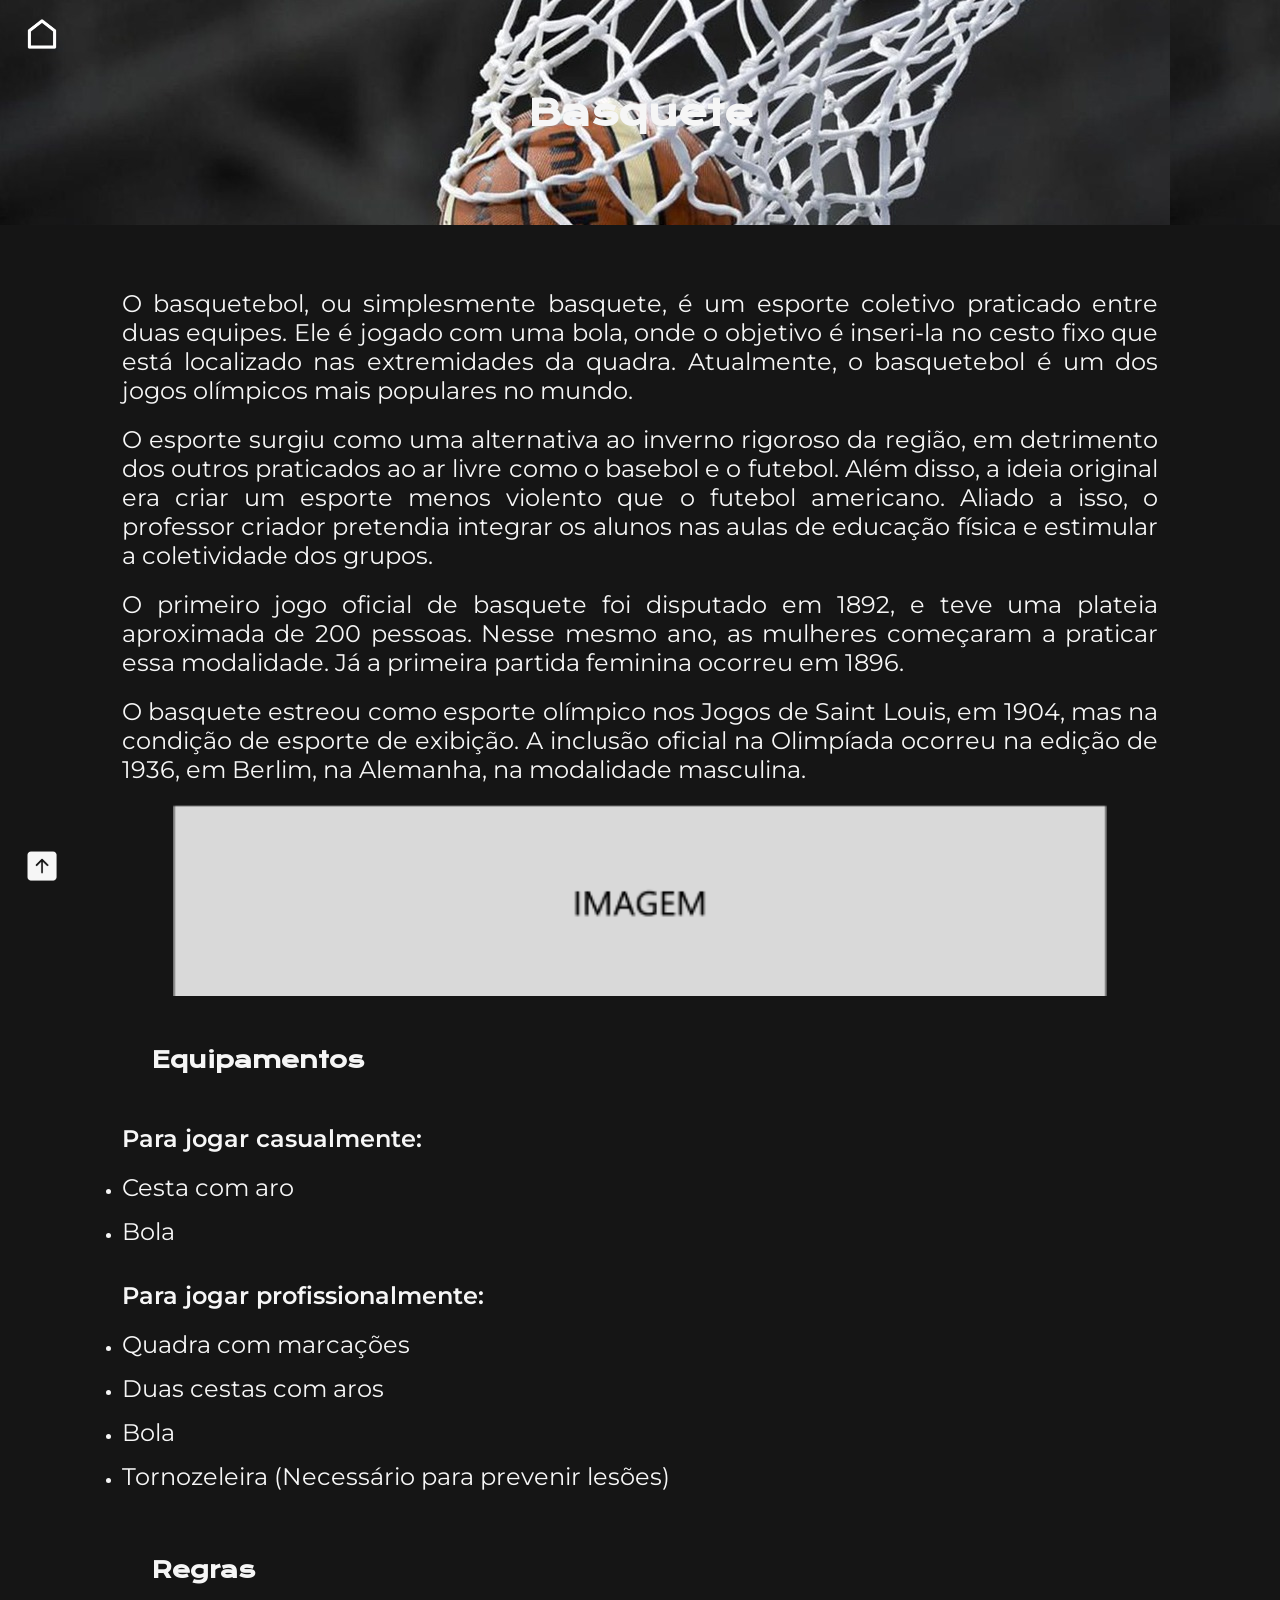
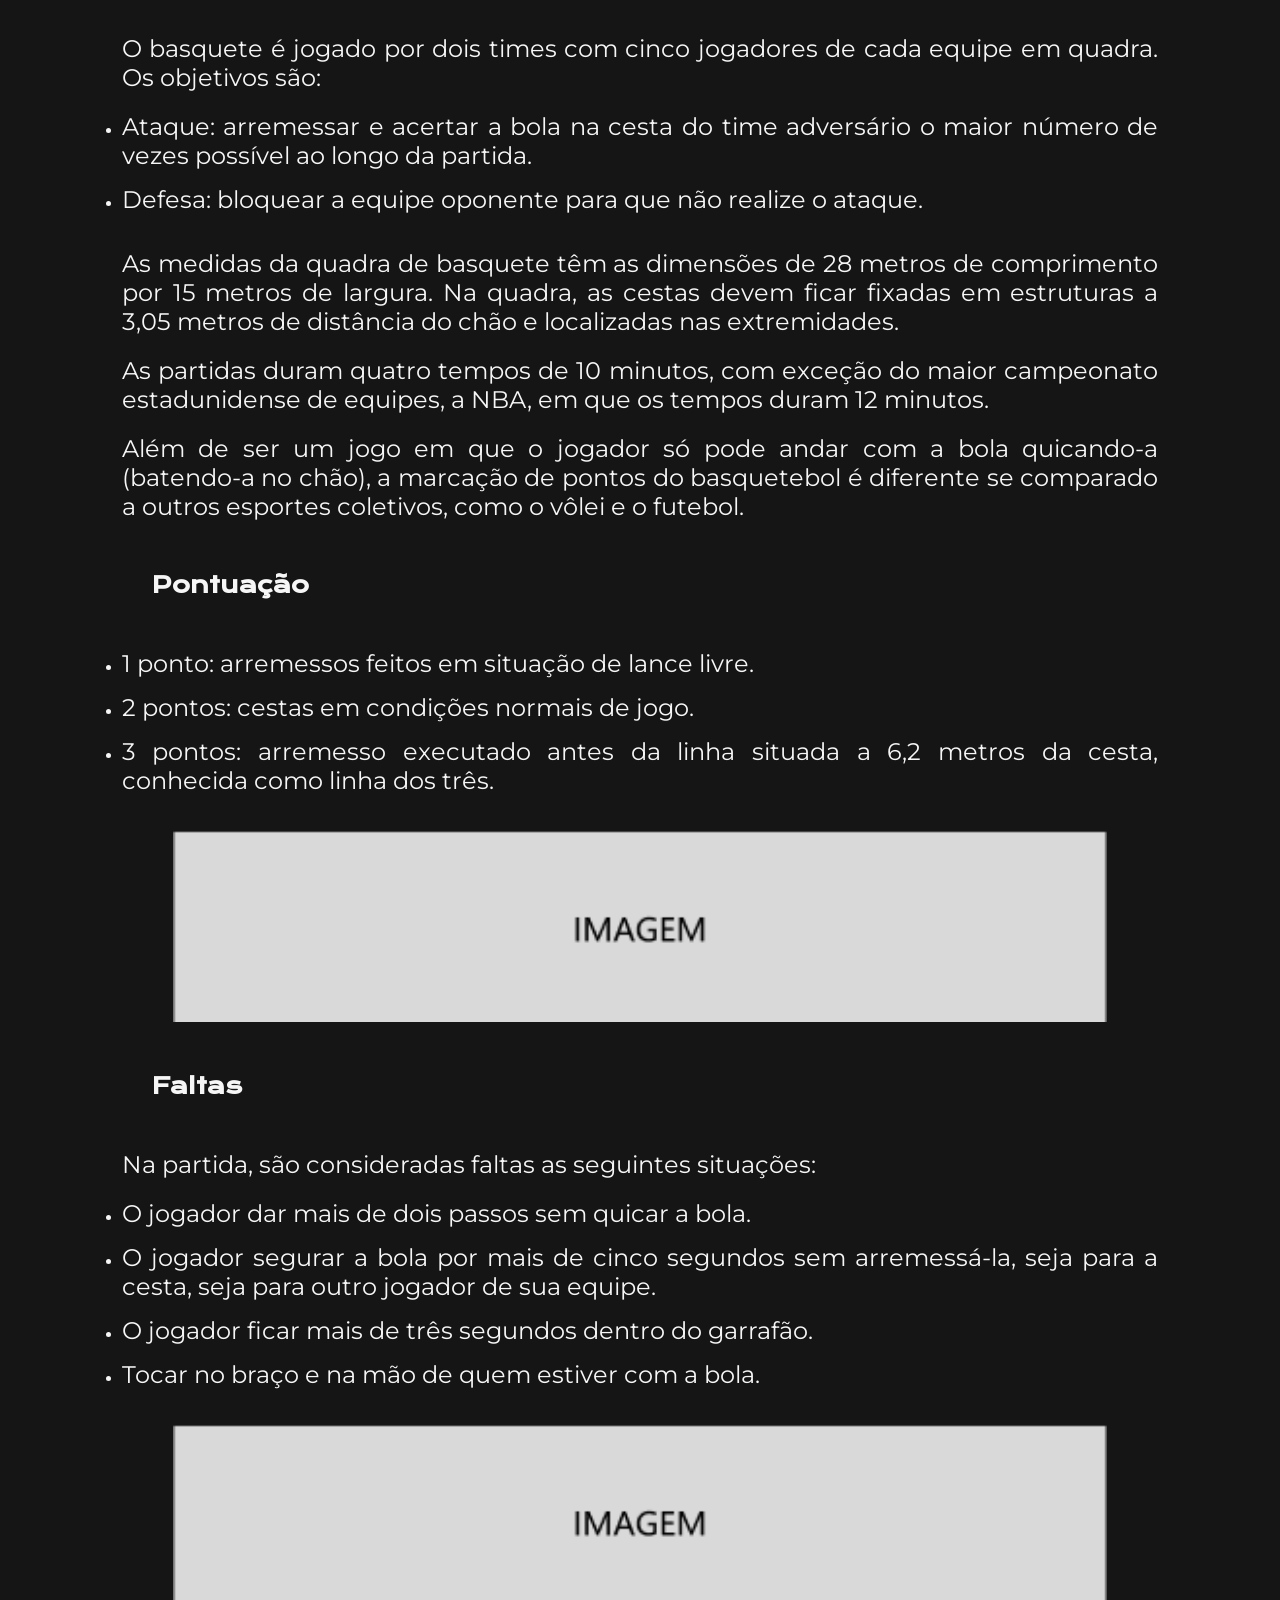
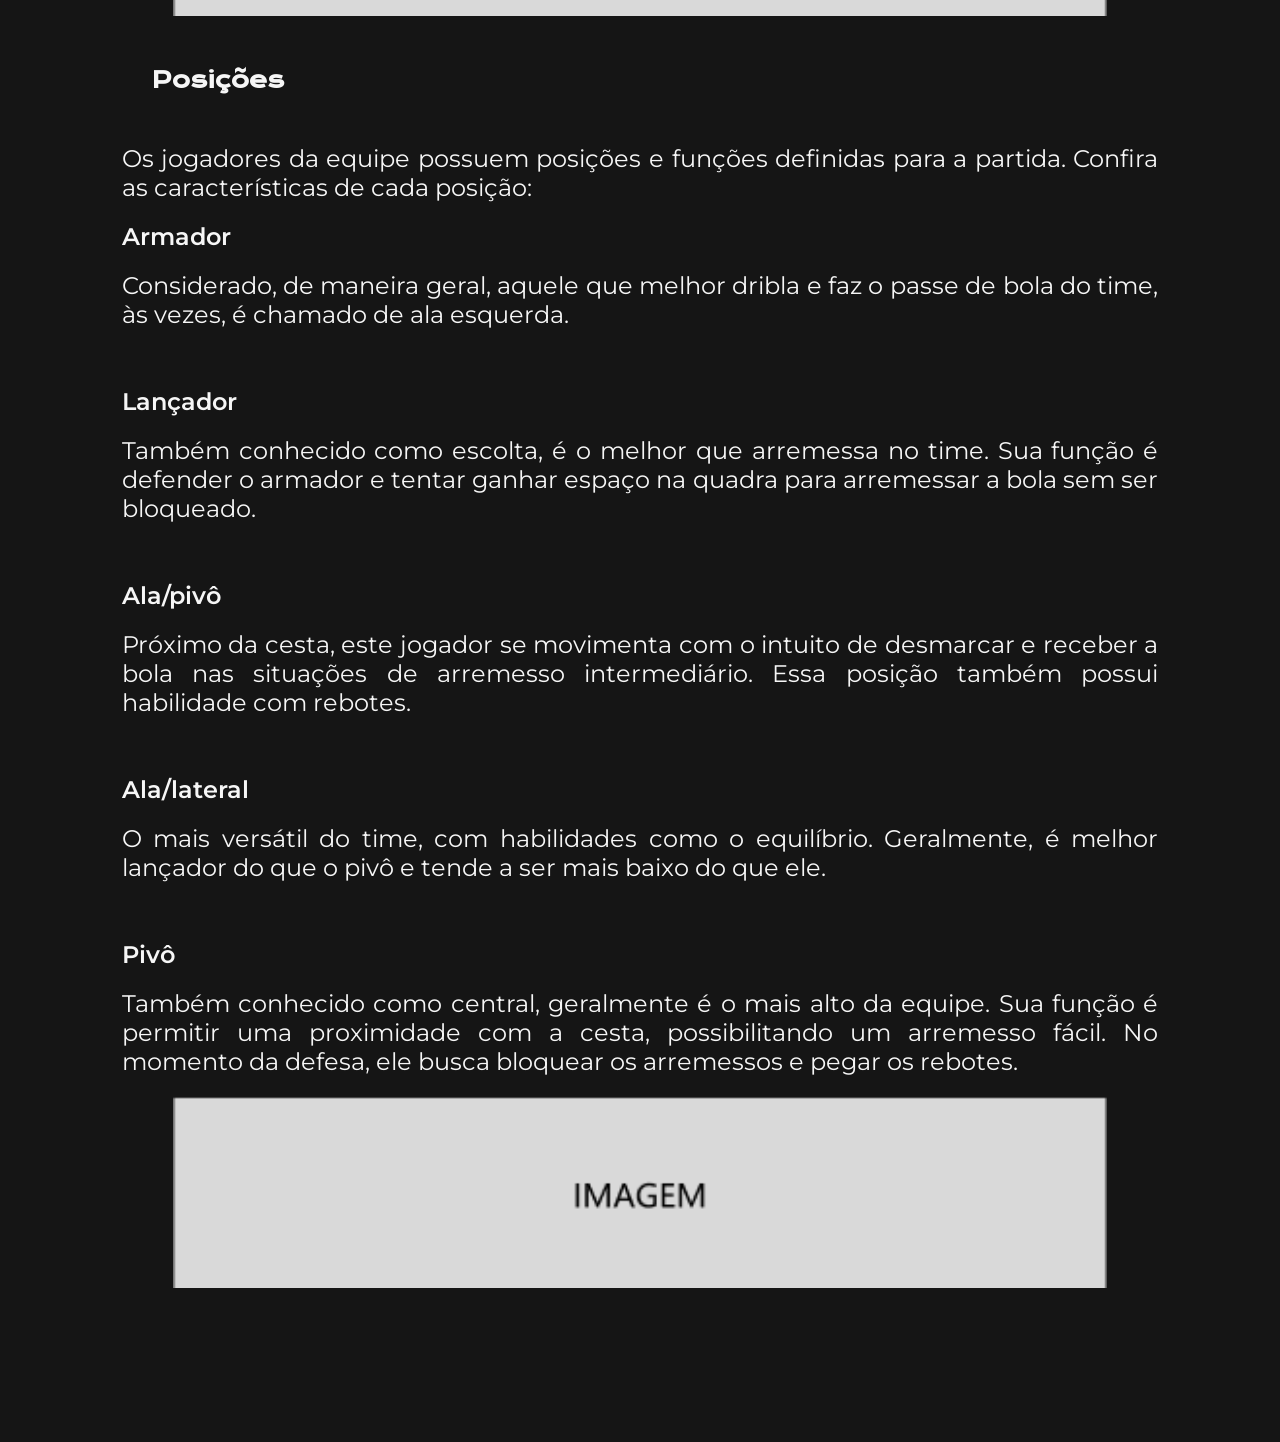
==== html/basquete.html @ 72bf16f4 "projeto" ====
<!DOCTYPE html>
<html lang="pt-BR">
<head>
    <meta charset="UTF-8">
    <meta http-equiv="X-UA-Compatible" content="IE=edge">
    <meta name="viewport" content="width=device-width, initial-scale=1.0">
    <title>Basquete</title>
    <link rel="stylesheet" href="/styles/style.css">
</head>
<body>

<header id="topo" class="cabecalho" style="background-image: url(/assets/imagens_cabecalhos/cabecalho_basquete.jpeg);">
        <a href="/html/menu.html"><img class="botao__cabecalho" src="/assets/home.png" alt=""></a>
        <h1 class="apresentacao__conteudo__titulo">Basquete</h1> 

</header>
 
<main class="apresentacao">
    <section class="apresentacao__conteudo">

        <p class="apresentacao__conteudo__texto">O basquetebol, ou simplesmente basquete, é um esporte coletivo praticado entre duas equipes. Ele é jogado com uma bola, onde o objetivo é inseri-la no cesto fixo que está localizado nas extremidades da quadra. Atualmente, o basquetebol é um dos jogos olímpicos mais populares no mundo.</p> 

        <p class="apresentacao__conteudo__texto">O esporte surgiu como uma alternativa ao inverno rigoroso da região, em detrimento dos outros praticados ao ar livre como o basebol e o futebol. Além disso, a ideia original era criar um esporte menos violento que o futebol americano. Aliado a isso, o professor criador pretendia integrar os alunos nas aulas de educação física e estimular a coletividade dos grupos.</p>

        <p class="apresentacao__conteudo__texto">O primeiro jogo oficial de basquete foi disputado em 1892, e teve uma plateia aproximada de 200 pessoas. Nesse mesmo ano, as mulheres começaram a praticar essa modalidade. Já a primeira partida feminina ocorreu em 1896.</p>

        <p class="apresentacao__conteudo__texto">O basquete estreou como esporte olímpico nos Jogos de Saint Louis, em 1904, mas na condição de esporte de exibição. A inclusão oficial na Olimpíada ocorreu na edição de 1936, em Berlim, na Alemanha, na modalidade masculina.</p>

        <img class="imagens" src="/assets/imagem__placeholder.png" alt="">
 

        <h3 class="sub__subtitulo">Equipamentos</h3> 

        <p class="apresentacao__conteudo__texto"><strong class="destaque__texto">Para jogar casualmente:</strong></p>  

        <ul><li><p class="apresentacao__conteudo__texto">Cesta com aro</p></li> 
            <li><p class="apresentacao__conteudo__texto">Bola</p></li> 
        </ul>

        <p class="apresentacao__conteudo__texto"><strong class="destaque__texto">Para jogar profissionalmente:</strong></p>  

        <ul><li><p class="apresentacao__conteudo__texto">Quadra com marcações</p></li> 
            <li><p class="apresentacao__conteudo__texto">Duas cestas com aros</p></li> 
            <li><p class="apresentacao__conteudo__texto">Bola</p></li>
            <li><p class="apresentacao__conteudo__texto">Tornozeleira (Necessário para prevenir lesões)</p></li>
        </ul>


        <h3 class="sub__subtitulo">Regras</h3> 

        <p class="apresentacao__conteudo__texto">O basquete é jogado por dois times com cinco jogadores de cada equipe em quadra. Os objetivos são:</p>  

        <ul>
            <li><p class="apresentacao__conteudo__texto">Ataque: arremessar e acertar a bola na cesta do time adversário o maior número de vezes possível ao longo da partida.</p></li> 
            <li><p class="apresentacao__conteudo__texto">Defesa: bloquear a equipe oponente para que não realize o ataque.</p></li> 
        </ul>

        <p class="apresentacao__conteudo__texto">As medidas da quadra de basquete têm as dimensões de 28 metros de comprimento por 15 metros de largura. Na quadra, as cestas devem ficar fixadas em estruturas a 3,05 metros de distância do chão e localizadas nas extremidades.</p>

        <p class="apresentacao__conteudo__texto">As partidas duram quatro tempos de 10 minutos, com exceção do maior campeonato estadunidense de equipes, a NBA, em que os tempos duram 12 minutos.</p>

        <p class="apresentacao__conteudo__texto">Além de ser um jogo em que o jogador só pode andar com a bola quicando-a (batendo-a no chão), a marcação de pontos do basquetebol é diferente se comparado a outros esportes coletivos, como o vôlei e o futebol.</p>


        <h3 class="sub__subtitulo">Pontuação</h3> 

        <ul>
            <li><p class="apresentacao__conteudo__texto">1 ponto: arremessos feitos em situação de lance livre.</p></li> 
            <li><p class="apresentacao__conteudo__texto">2 pontos: cestas em condições normais de jogo.</p></li> 
            <li><p class="apresentacao__conteudo__texto">3 pontos: arremesso executado antes da linha situada a 6,2 metros da cesta, conhecida como linha dos três.</p></li> 
        </ul>

            
        <!-- foto linha de tres -->
        <img class="imagens" src="/assets/imagem__placeholder.png" alt="">


        <h3 class="sub__subtitulo">Faltas</h3> 

        <p class="apresentacao__conteudo__texto">Na partida, são consideradas faltas as seguintes situações:</p>

        <ul>
            <li><p class="apresentacao__conteudo__texto">O jogador dar mais de dois passos sem quicar a bola.</p></li> 
            <li><p class="apresentacao__conteudo__texto">O jogador segurar a bola por mais de cinco segundos sem arremessá-la, seja para a cesta, seja para outro jogador de sua equipe.</p></li> 
            <li><p class="apresentacao__conteudo__texto">O jogador ficar mais de três segundos dentro do garrafão.</p></li> 
            <li><p class="apresentacao__conteudo__texto">Tocar no braço e na mão de quem estiver com a bola.</p></li> 
        </ul>

        <img class="imagens" src="/assets/imagem__placeholder.png" alt="">

                

        <h3 class="sub__subtitulo">Posições</h3>

        <p class="apresentacao__conteudo__texto">Os jogadores da equipe possuem posições e funções definidas para a partida. Confira as características de cada posição:</p>

        <p class="apresentacao__conteudo__texto"><strong class="destaque__texto">Armador</strong></p>

        <p class="apresentacao__conteudo__texto">Considerado, de maneira geral, aquele que melhor dribla e faz o passe de bola do time, às vezes, é chamado de ala esquerda.</p>

        <br>

        <p class="apresentacao__conteudo__texto"><strong class="destaque__texto">Lançador</strong></p>

        <p class="apresentacao__conteudo__texto">Também conhecido como escolta, é o melhor que arremessa no time. Sua função é defender o armador e tentar ganhar espaço na quadra para arremessar a bola sem ser bloqueado.</p>

        <br>

        <p class="apresentacao__conteudo__texto"><strong class="destaque__texto">Ala/pivô</strong></p>

        <p class="apresentacao__conteudo__texto">Próximo da cesta, este jogador se movimenta com o intuito de desmarcar e receber a bola nas situações de arremesso intermediário. Essa posição também possui habilidade com rebotes.</p>

        <br>

        <p class="apresentacao__conteudo__texto"><strong class="destaque__texto">Ala/lateral</strong></p>

        <p class="apresentacao__conteudo__texto">O mais versátil do time, com habilidades como o equilíbrio. Geralmente, é melhor lançador do que o pivô e tende a ser mais baixo do que ele.</p>

        <br>

        <p class="apresentacao__conteudo__texto"><strong class="destaque__texto">Pivô</strong></p>

        <p class="apresentacao__conteudo__texto">Também conhecido como central, geralmente é o mais alto da equipe. Sua função é permitir uma proximidade com a cesta, possibilitando um arremesso fácil. No momento da defesa, ele busca bloquear os arremessos e pegar os rebotes.</p>
        
        <img class="imagens" src="/assets/imagem__placeholder.png" alt="">

    </section>
</main>

<footer class="rodape">
    <a href="#topo"><img class="botao__rodape" src="/assets/seta.png"></a>
</footer>

</body>
</html>
---- styles/style.css ----
@import url('https://fonts.googleapis.com/css2?family=Krona+One&family=Montserrat:wght@400;600&display=swap');


:root {
    --cor-background: #151515;
    --cor-fundo: #272727;
    --cor-texto: #f6f6f6;
    /* --cor-destaque: #ff8a5b; */
    /* --cor-hover: #272727; */

    --fonte-titulo: 'Krona One', sans-serif;
    --fonte-texto: 'Montserrat', sans-serif;
}

* {
    padding: 0;
    margin: 0;
}

html {
    scroll-behavior: smooth;
    box-sizing: border-box;
    height: 100%;
}

body {
    box-sizing: border-box;
    background-color: var(--cor-background);
    color: var(--cor-texto);
    -ms-overflow-style: none;
    scrollbar-width: none;  
}

body::-webkit-scrollbar {
    display: none;
    
}

li {
    margin-bottom: 15px;
}

/* geral inicio */
.apresentacao {
    align-items: center;
    padding: 5%;
    display: flex;
    min-height: 100vh;
    width: 90%;
    margin: 0 auto;
}

.apresentacao__conteudo {
    text-align: start;
    margin: 0 auto;
    width: 90%;
    min-height: 100vh;
    display: flex;
    flex-direction: column;
    gap: 20px;
}

.inicial {
    text-align: start;
    margin: 0 auto;
    width: 100%;
    min-height: 100vh;
    display: flex;
    flex-direction: column;
    gap: 20px;

}

.menu {
    padding: 2%;
}

/* geral fim */

/* pagina inical (inicio) */

.menu__esportes {
    width: 90vw;
    height: 30vh;
    margin: 0 auto;
    display: flex;
    justify-content: center;
    gap: 32px;
}

.menu__olimpiadas {
    width: 90vw;
    height: 30vh;
    margin: 0 auto;
    display: flex;
    justify-content: center;
}

.icone__esportes {
    width: 30vw;
    height: 30vh;
    text-align: center;
    background-color: var(--cor-fundo);
    color: var(--cor-texto);
    font-family: var(--fonte-titulo);
    font-size: 2.5rem;
    border: black 2px solid;
    border-radius: 10px;
}

.icone__esportes:hover {
    cursor: pointer;
    transition: 0.7s;
    width: 35vw;
    height: 30vh;
    align-items: center;
}

.icone__olimpiadas {
    width: 94.5vw;
    height: 30vh;
    text-align: center;
    background-color: var(--cor-fundo);
    color: var(--cor-texto);
    font-family: var(--fonte-titulo);
    font-size: 2.5rem;
    border: black 2px solid;
    border-radius: 10px;
}

.icone__olimpiadas:hover {
    cursor: pointer;
    transition: 0.7s;
    width: 99vw;
    height: 30vh;
    padding: 2%;
    align-items: center;
}

.pequeno {
    font-size: 1rem;
}

.rodape__inicial {
    font-family: var(--fonte-titulo);
    color: var(--cor-texto);
    font-size: 0.7rem;
    text-align: center;
    padding-bottom: 1%;
}

/* pagina inical (fim) */

.escuro {
    color:#000000;
}

.index__paginas {
    flex-direction: row;
    align-items: center;
    margin: 0 auto;
    width: 100%;
    text-align: center;
    gap: 10px;
    padding-bottom: 50px;
}

.index {
    text-align: center;
    text-decoration: none;
    color: var(--cor-texto);
    font-size: 1.5rem;
    font-family: var(--fonte-titulo);
    padding: 25px;
    margin: 0 auto;
    padding-bottom: 30px;

}

.cabecalho {
    padding: 7%;
    display: flex;
    justify-content: center;
    align-items: center;
    text-align: center;
    background-color: var(--cor-fundo);
}

.botao__cabecalho {
    width: 32px;
    object-fit: contain;
    position: absolute;
    left: 2%;
    top: 2%;
}

.apresentacao__conteudo__titulo {
    font-size: 2.25rem;
    font-family: var(--fonte-titulo);
    text-align: justify;
    text-justify: inter-word;
    text-align: center;
}

.apresentacao__conteudo__texto {
    font-size: 1.5rem;
    font-family: var(--fonte-texto);
    text-align: justify;
    text-justify: inter-word;

}

.subtitulo {
    font-size: 1.7rem;
    font-family: var(--fonte-titulo);
    padding: 30px;
}

.sub__subtitulo {
    font-size: 1.4rem;
    font-family: var(--fonte-titulo);
    padding: 30px;
}

.destaque__texto {
    font-weight: 600;
}

.rodape {
    align-items: start;
    padding: 5% 0 2% 0;
}

.botao__rodape {
    width: 32px;
    object-fit: contain;
    position: fixed;
    left: 2%;
    bottom: 2%;
}

.imagens {
    width: 90%;
    object-fit: contain;
    align-items: center;
    margin: 0 auto;
}


@media (max-width: 1440px) {

    .index {
        font-size: 1.25rem;
    }
}

@media (max-width: 1024px) {

    .index {
        font-size: 1rem;
    }
}

@media (max-width: 768px) {

    .index {
        font-size: 0.8rem;
        padding: 10px;
    }
}

@media (max-width: 425px) {

    .index {
        font-size: 0.8rem;
        padding: 10px;

    }

    .apresentacao__conteudo__titulo {
        font-size: 1.7rem;
    }
    
    .apresentacao__conteudo__texto {
        font-size: 1rem;
    
    }
    
    .subtitulo {
        font-size: 1.2rem;

        padding: 20px;
    }
    
    .sub__subtitulo {
        font-size: 0.9rem;
        padding: 20px;
    }
    
}
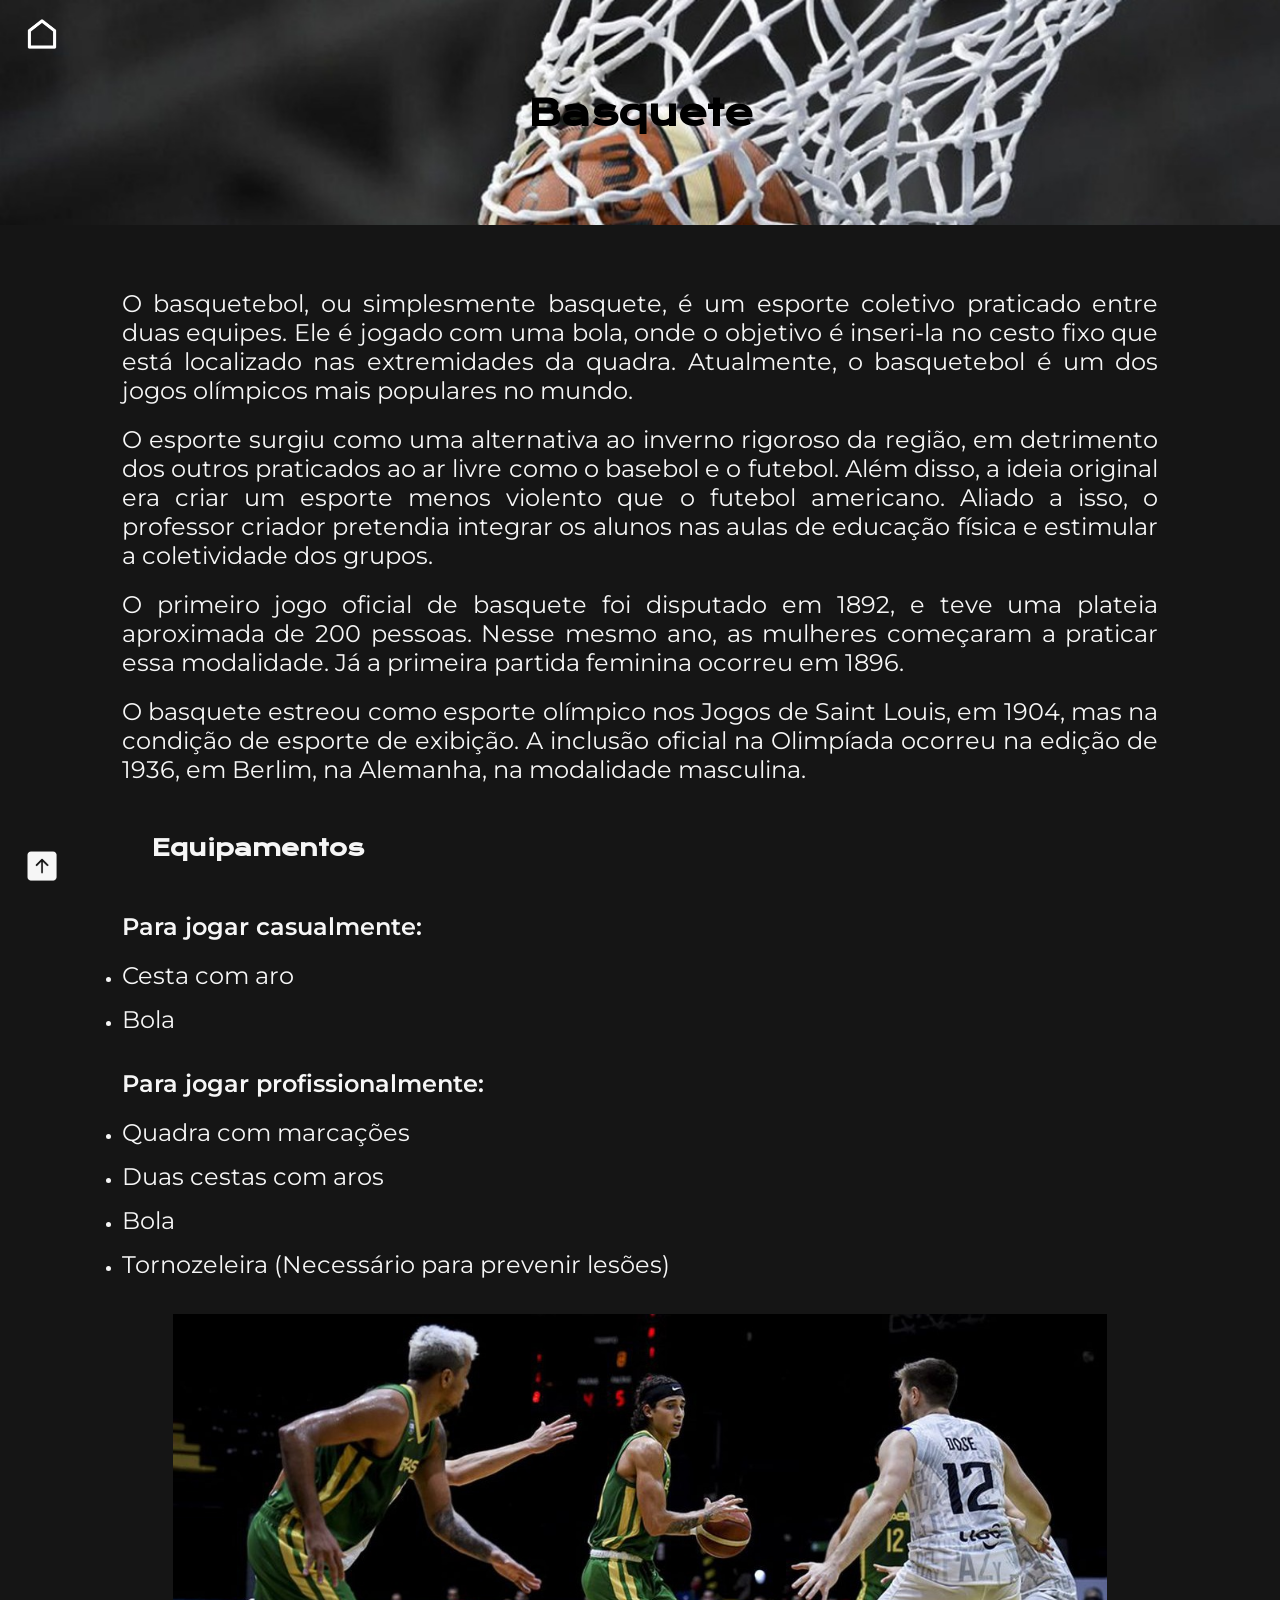
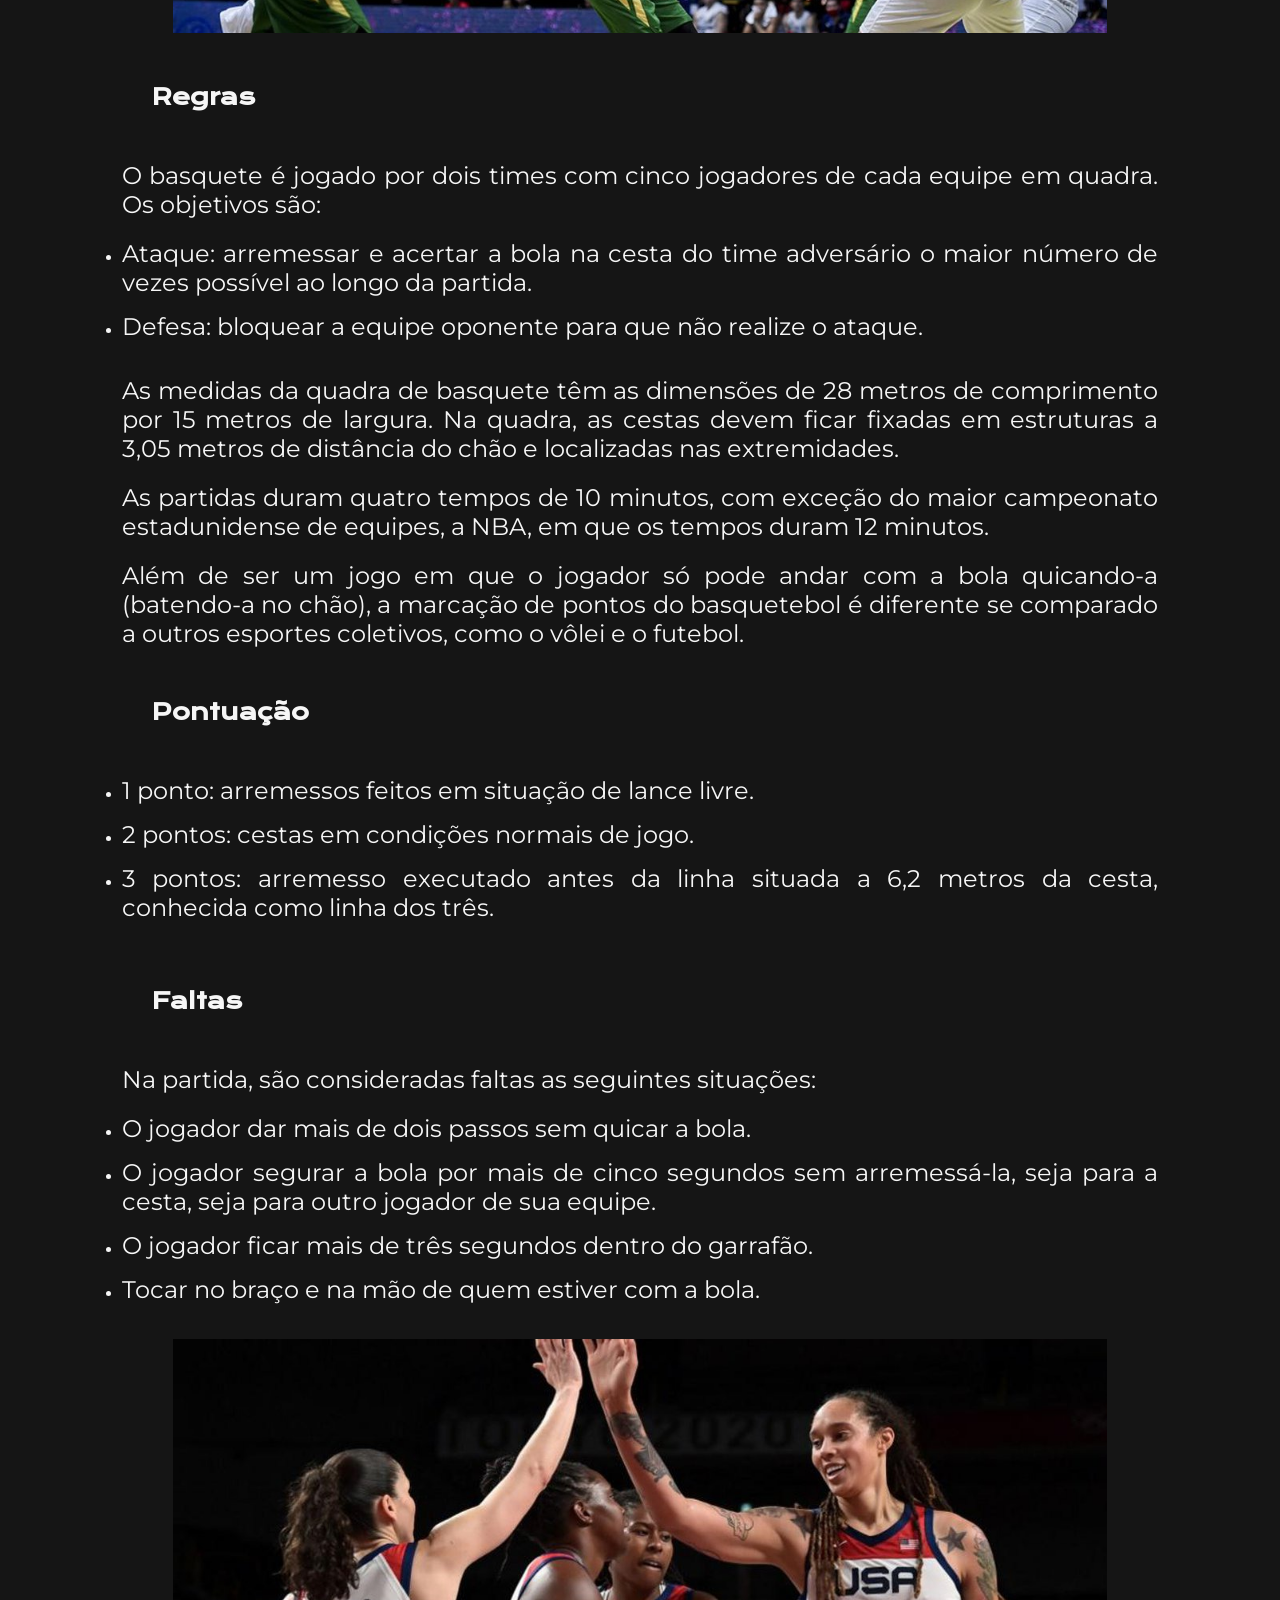
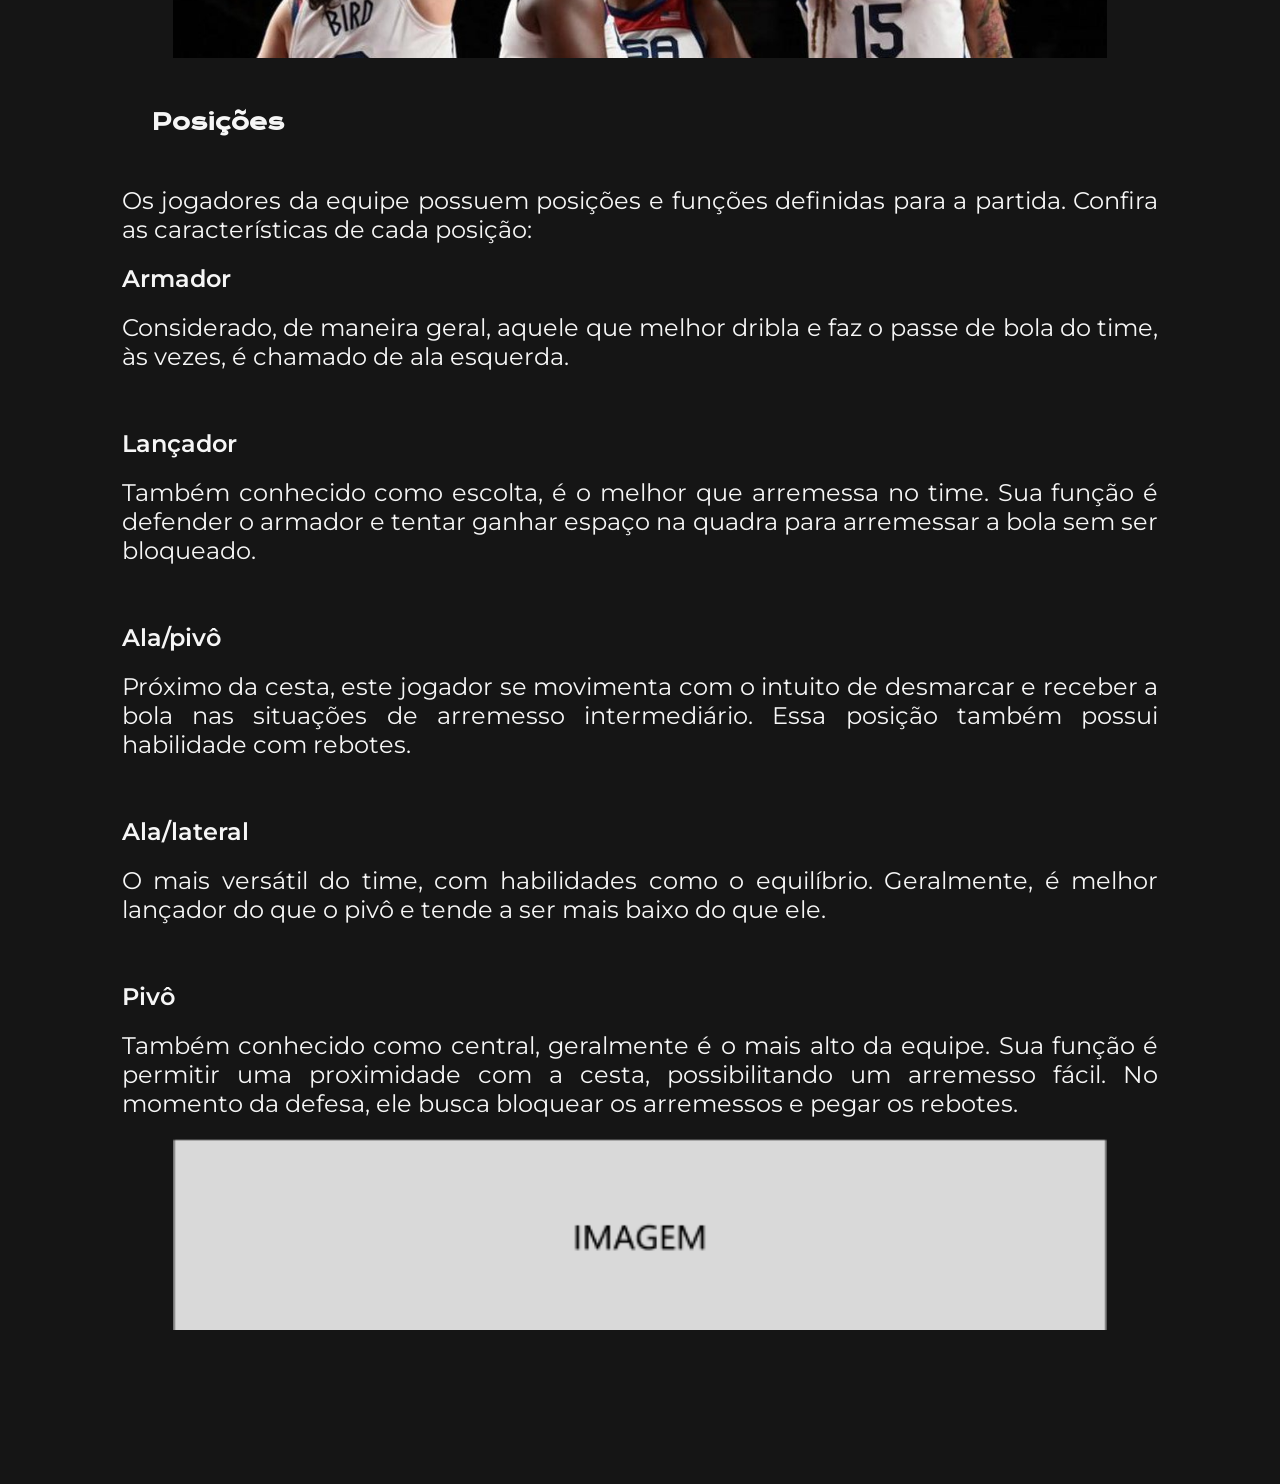
==== commit 14fa5aff: "projeto quase pronto" ====
--- a/html/basquete.html
+++ b/html/basquete.html
@@ -9,7 +9,7 @@
 </head>
 <body>
 
-<header id="topo" class="cabecalho" style="background-image: url(/assets/imagens_cabecalhos/cabecalho_basquete.jpeg);">
+<header id="topo" class="cabecalho" style="background-image: url(/assets/imagens_cabecalhos/cabecalho_basquete.jpeg); color: black;">
         <a href="/html/menu.html"><img class="botao__cabecalho" src="/assets/home.png" alt=""></a>
         <h1 class="apresentacao__conteudo__titulo">Basquete</h1> 
 
@@ -26,7 +26,7 @@
 
         <p class="apresentacao__conteudo__texto">O basquete estreou como esporte olímpico nos Jogos de Saint Louis, em 1904, mas na condição de esporte de exibição. A inclusão oficial na Olimpíada ocorreu na edição de 1936, em Berlim, na Alemanha, na modalidade masculina.</p>
 
-        <img class="imagens" src="/assets/imagem__placeholder.png" alt="">
+
  
 
         <h3 class="sub__subtitulo">Equipamentos</h3> 
@@ -45,6 +45,7 @@
             <li><p class="apresentacao__conteudo__texto">Tornozeleira (Necessário para prevenir lesões)</p></li>
         </ul>
 
+        <img class="imagens" src="/assets/basquete/basquete_masc.jpeg" alt="">
 
         <h3 class="sub__subtitulo">Regras</h3> 
 
@@ -70,10 +71,6 @@
             <li><p class="apresentacao__conteudo__texto">3 pontos: arremesso executado antes da linha situada a 6,2 metros da cesta, conhecida como linha dos três.</p></li> 
         </ul>
 
-            
-        <!-- foto linha de tres -->
-        <img class="imagens" src="/assets/imagem__placeholder.png" alt="">
-
 
         <h3 class="sub__subtitulo">Faltas</h3> 
 
@@ -86,7 +83,7 @@
             <li><p class="apresentacao__conteudo__texto">Tocar no braço e na mão de quem estiver com a bola.</p></li> 
         </ul>
 
-        <img class="imagens" src="/assets/imagem__placeholder.png" alt="">
+        <img class="imagens" src="/assets/basquete/basquete_fem.jpeg" alt="">
 
                 
 
--- a/styles/style.css
+++ b/styles/style.css
@@ -106,18 +106,17 @@
     font-size: 2.5rem;
     border: black 2px solid;
     border-radius: 10px;
+    background-size: cover;
+
 }
 
 .icone__esportes:hover {
     cursor: pointer;
     transition: 0.7s;
-    width: 35vw;
-    height: 30vh;
-    align-items: center;
 }
 
 .icone__olimpiadas {
-    width: 94.5vw;
+    width: 94.4vw;
     height: 30vh;
     text-align: center;
     background-color: var(--cor-fundo);
@@ -126,15 +125,13 @@
     font-size: 2.5rem;
     border: black 2px solid;
     border-radius: 10px;
+    background-size:contain;
+    background-repeat:space;
 }
 
 .icone__olimpiadas:hover {
     cursor: pointer;
     transition: 0.7s;
-    width: 99vw;
-    height: 30vh;
-    padding: 2%;
-    align-items: center;
 }
 
 .pequeno {
@@ -184,6 +181,7 @@
     align-items: center;
     text-align: center;
     background-color: var(--cor-fundo);
+    background-size: cover;
 }
 
 .botao__cabecalho {
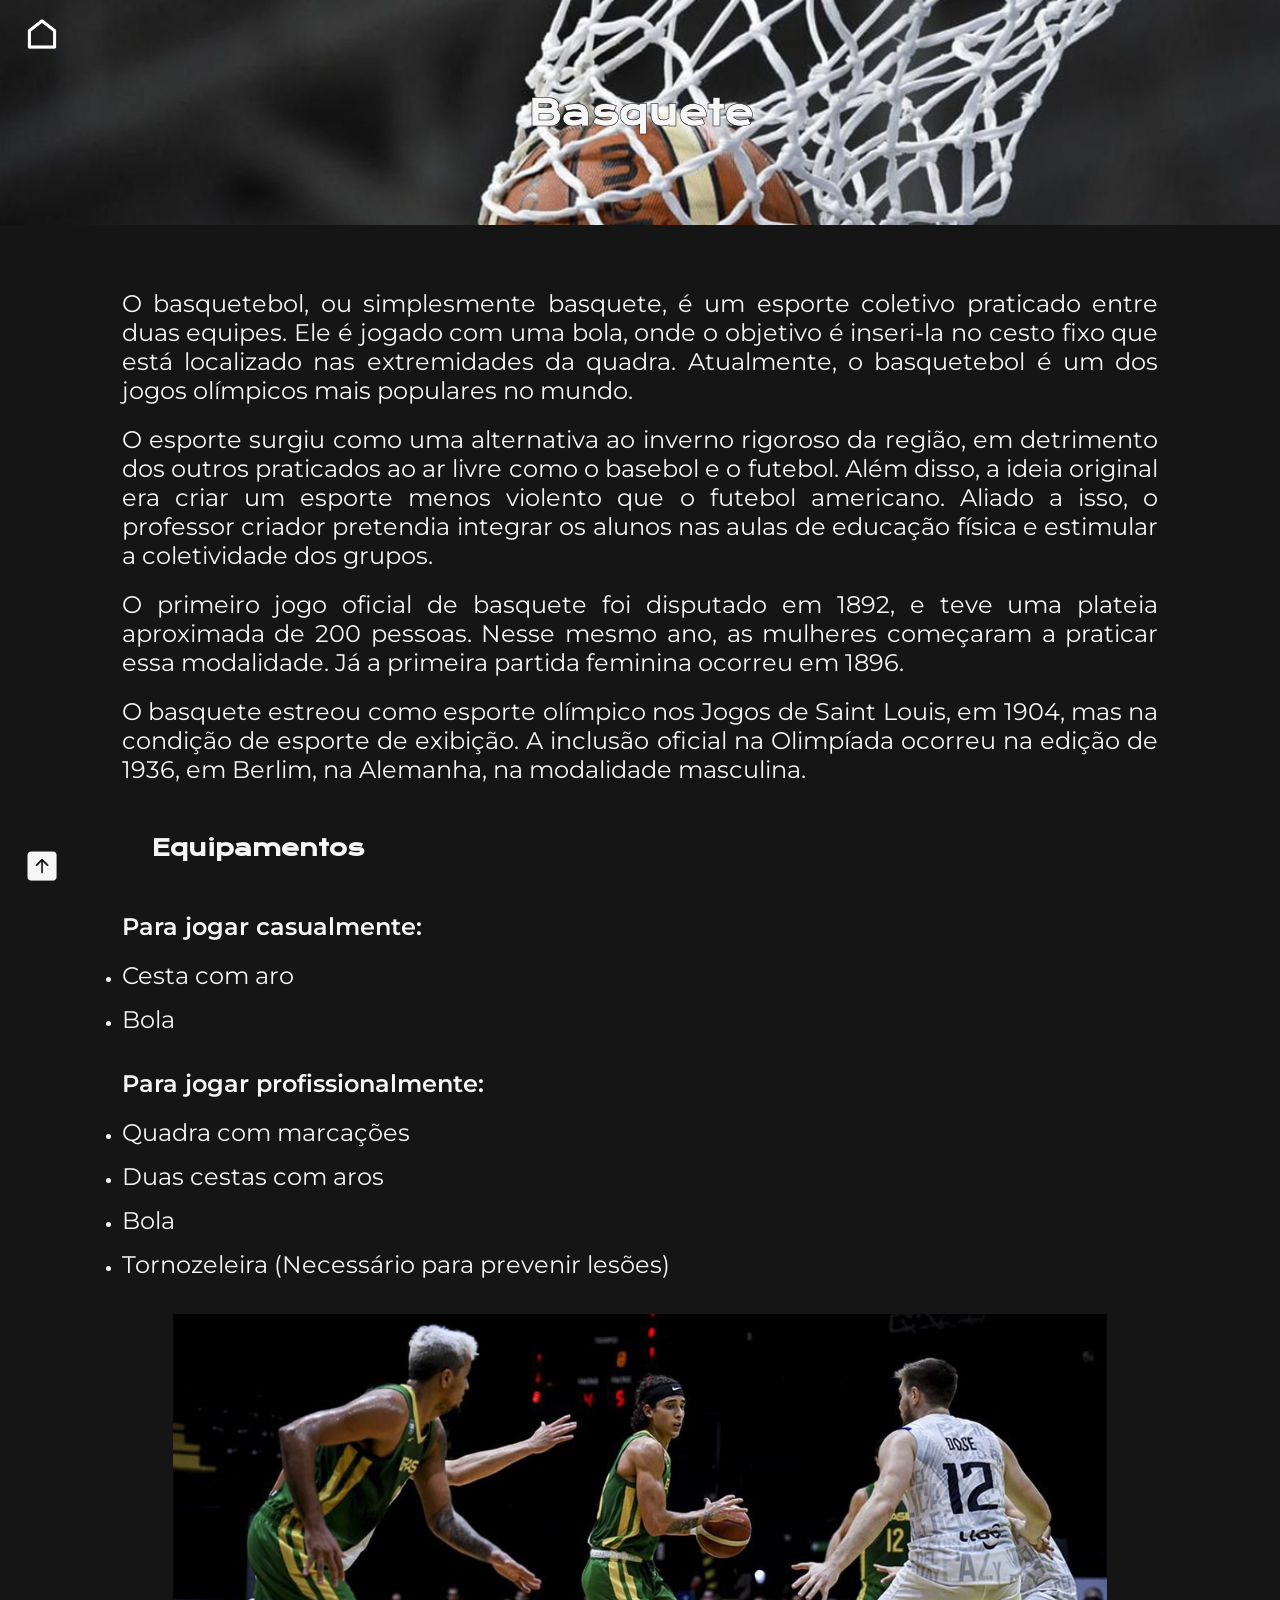
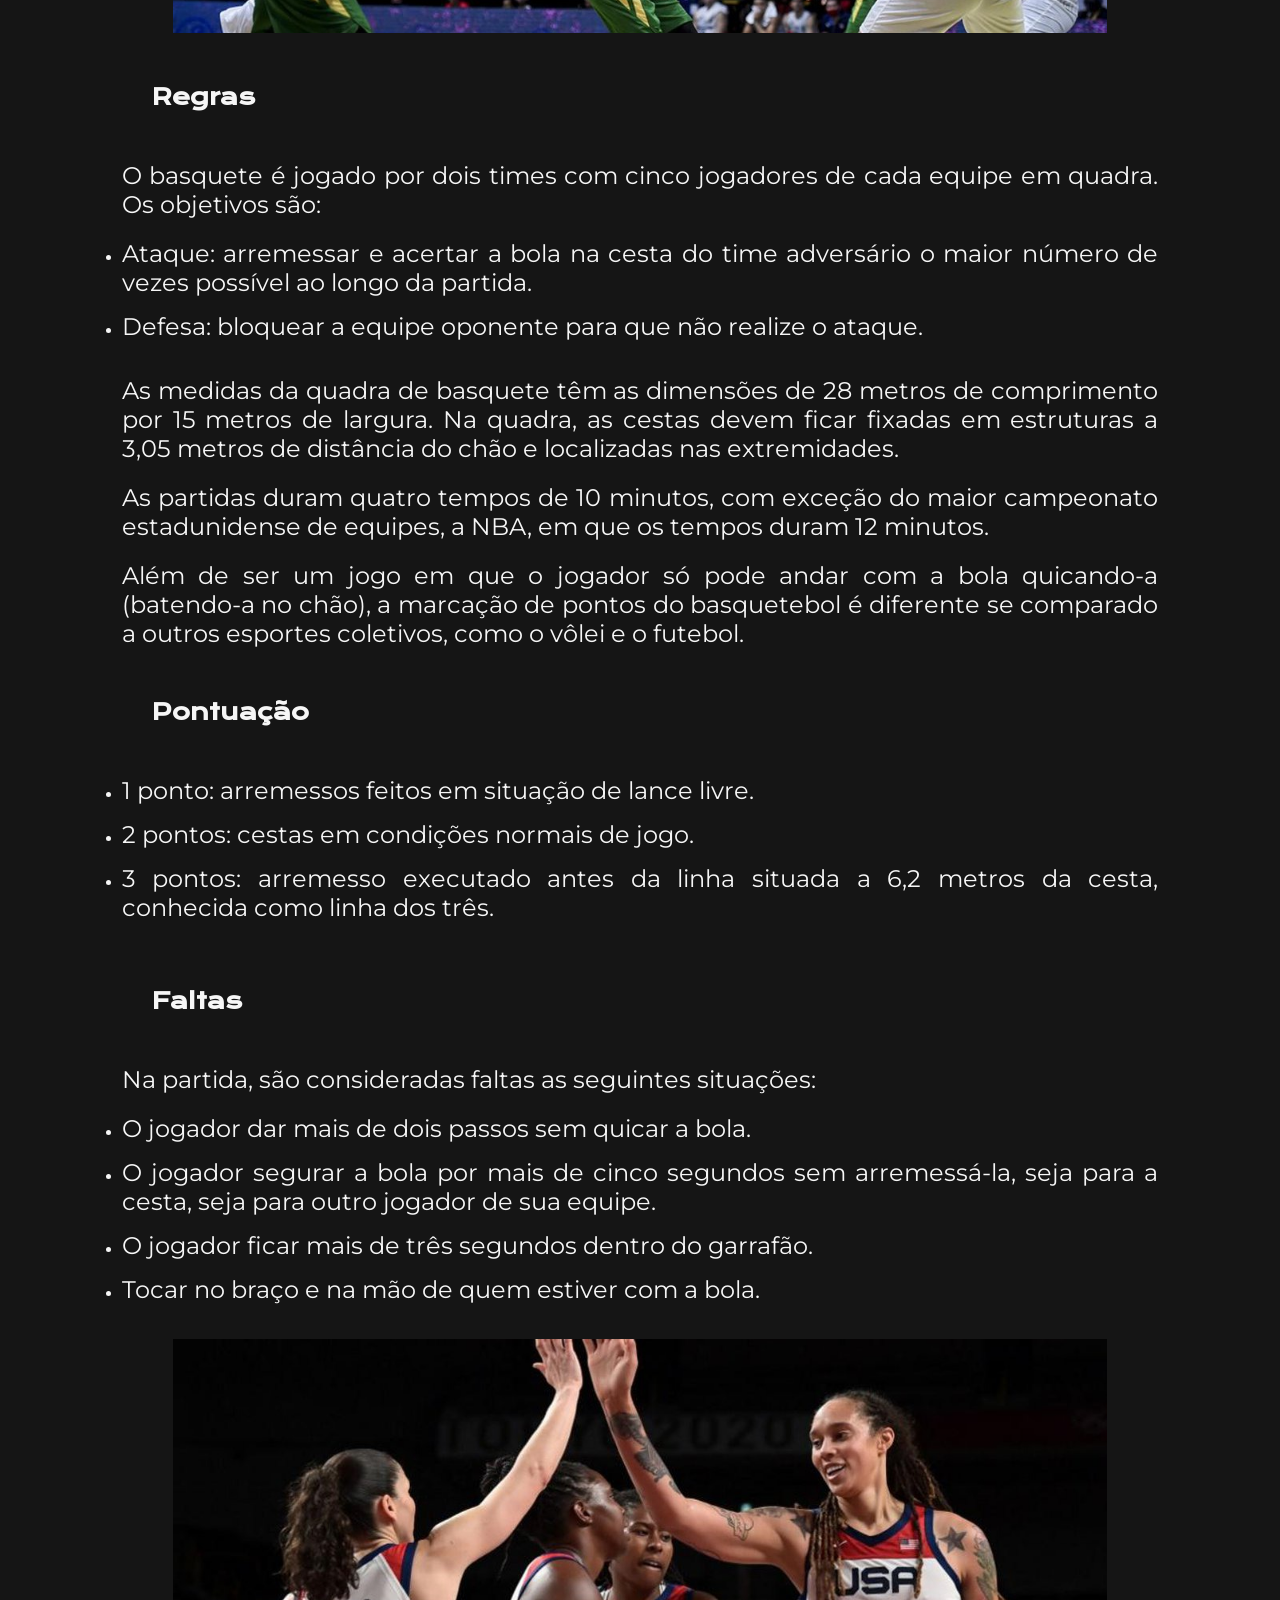
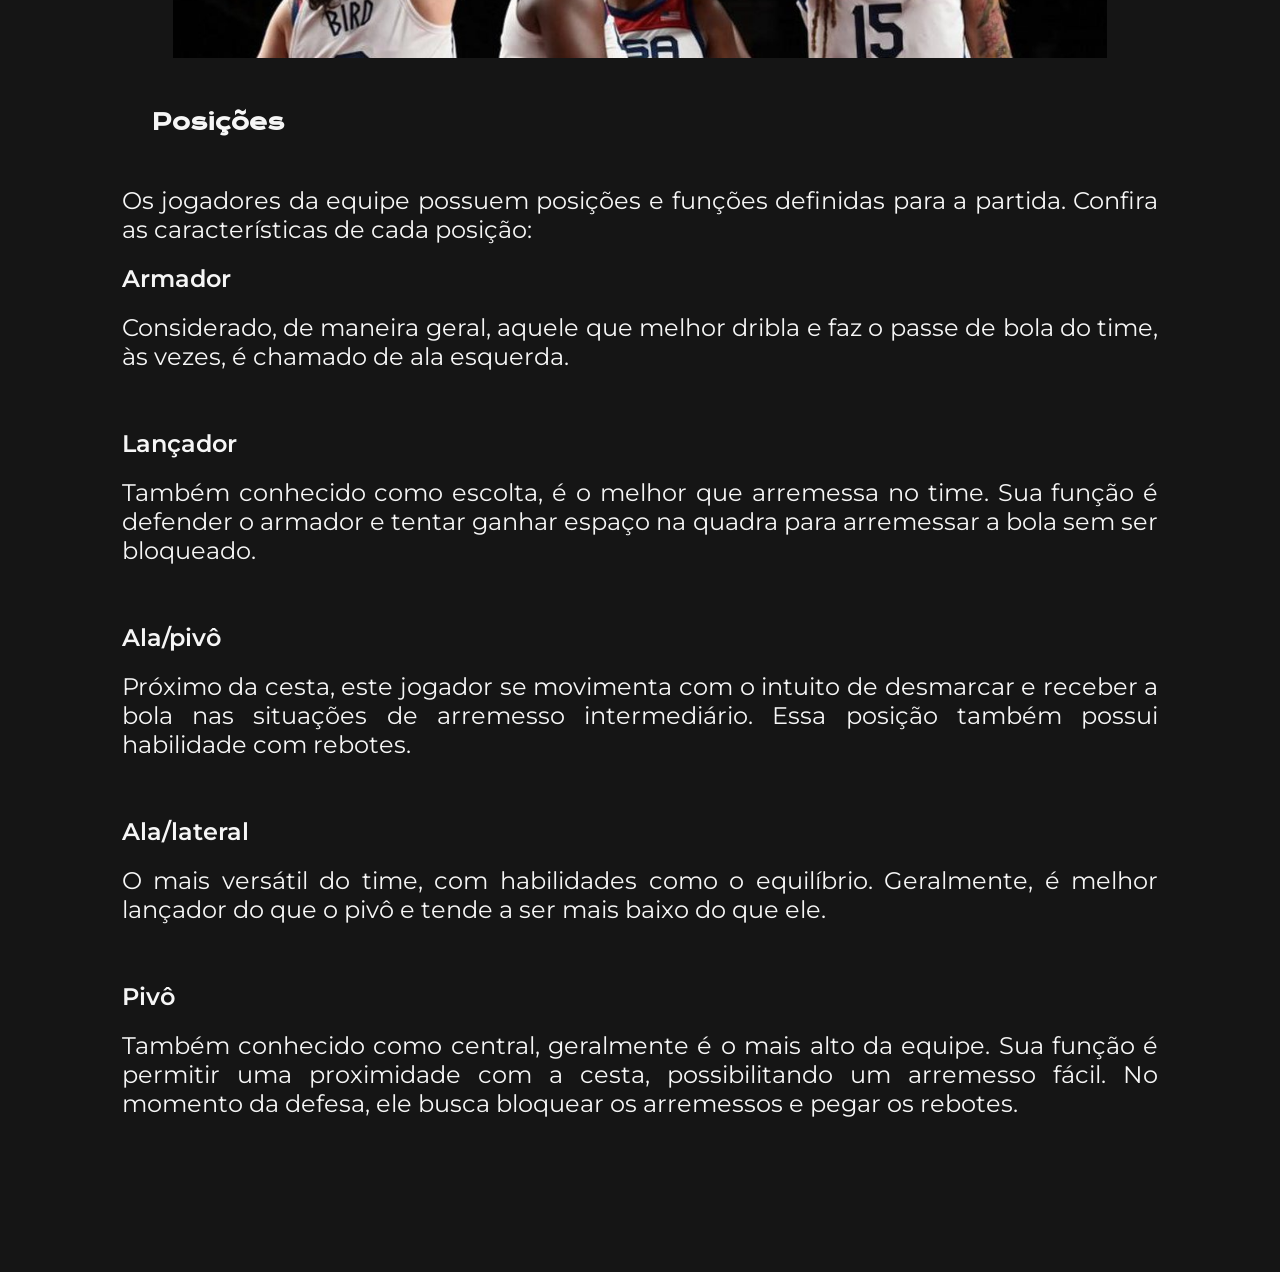
==== commit aa2174bf: "projeto completo" ====
--- a/html/basquete.html
+++ b/html/basquete.html
@@ -9,8 +9,8 @@
 </head>
 <body>
 
-<header id="topo" class="cabecalho" style="background-image: url(/assets/imagens_cabecalhos/cabecalho_basquete.jpeg); color: black;">
-        <a href="/html/menu.html"><img class="botao__cabecalho" src="/assets/home.png" alt=""></a>
+<header id="topo" class="cabecalho" style="background-image: url(/assets/imagens_cabecalhos/cabecalho_basquete.jpeg); ">
+        <a href="/html/menu.html" class="botao__cabecalho"><img class="botao__cabecalho" src="/assets/home.png" alt=""></a>
         <h1 class="apresentacao__conteudo__titulo">Basquete</h1> 
 
 </header>
@@ -119,13 +119,12 @@
 
         <p class="apresentacao__conteudo__texto">Também conhecido como central, geralmente é o mais alto da equipe. Sua função é permitir uma proximidade com a cesta, possibilitando um arremesso fácil. No momento da defesa, ele busca bloquear os arremessos e pegar os rebotes.</p>
         
-        <img class="imagens" src="/assets/imagem__placeholder.png" alt="">
 
     </section>
 </main>
 
 <footer class="rodape">
-    <a href="#topo"><img class="botao__rodape" src="/assets/seta.png"></a>
+    <a href="#topo" class="botao__rodape"><img class="botao__rodape" src="/assets/seta.png"></a>
 </footer>
 
 </body>
--- a/styles/style.css
+++ b/styles/style.css
@@ -85,7 +85,7 @@
     margin: 0 auto;
     display: flex;
     justify-content: center;
-    gap: 32px;
+    gap: 28px;
 }
 
 .menu__olimpiadas {
@@ -107,8 +107,10 @@
     border: black 2px solid;
     border-radius: 10px;
     background-size: cover;
-
-}
+    -webkit-text-stroke: 1px black;
+
+}
+
 
 .icone__esportes:hover {
     cursor: pointer;
@@ -159,6 +161,7 @@
     width: 100%;
     text-align: center;
     gap: 10px;
+    margin: 0;
     padding-bottom: 50px;
 }
 
@@ -182,6 +185,7 @@
     text-align: center;
     background-color: var(--cor-fundo);
     background-size: cover;
+    -webkit-text-stroke: 0.5px rgb(0, 0, 0);
 }
 
 .botao__cabecalho {
@@ -192,6 +196,7 @@
     top: 2%;
 }
 
+
 .apresentacao__conteudo__titulo {
     font-size: 2.25rem;
     font-family: var(--fonte-titulo);
@@ -227,6 +232,7 @@
 .rodape {
     align-items: start;
     padding: 5% 0 2% 0;
+
 }
 
 .botao__rodape {
@@ -237,6 +243,13 @@
     bottom: 2%;
 }
 
+.botao__rodape:focus {
+    border: #f6f6f6 2px solid;
+    border-radius: 5px;
+    width: 32px;
+    height: 32px;
+}
+
 .imagens {
     width: 90%;
     object-fit: contain;
@@ -250,6 +263,9 @@
     .index {
         font-size: 1.25rem;
     }
+
+
+
 }
 
 @media (max-width: 1024px) {
@@ -265,6 +281,27 @@
         font-size: 0.8rem;
         padding: 10px;
     }
+
+    .icone__esportes {
+        font-size: 1.5rem;
+    }
+
+    .icone__olimpiadas {
+        font-size: 2rem;
+    }
+
+    .menu__esportes {
+        padding: 2%;
+        width: 35vw;
+        gap: 20px;
+    }
+    .pequeno {
+        opacity: 0;
+    }
+
+    span {
+        background-color: #ffffff;
+    }
 }
 
 @media (max-width: 425px) {
@@ -295,4 +332,11 @@
         padding: 20px;
     }
     
+    .icone__esportes {
+        font-size: 0.8rem;
+    }
+
+    .icone__olimpiadas {
+        font-size: 1.5rem;
+    }
 }
